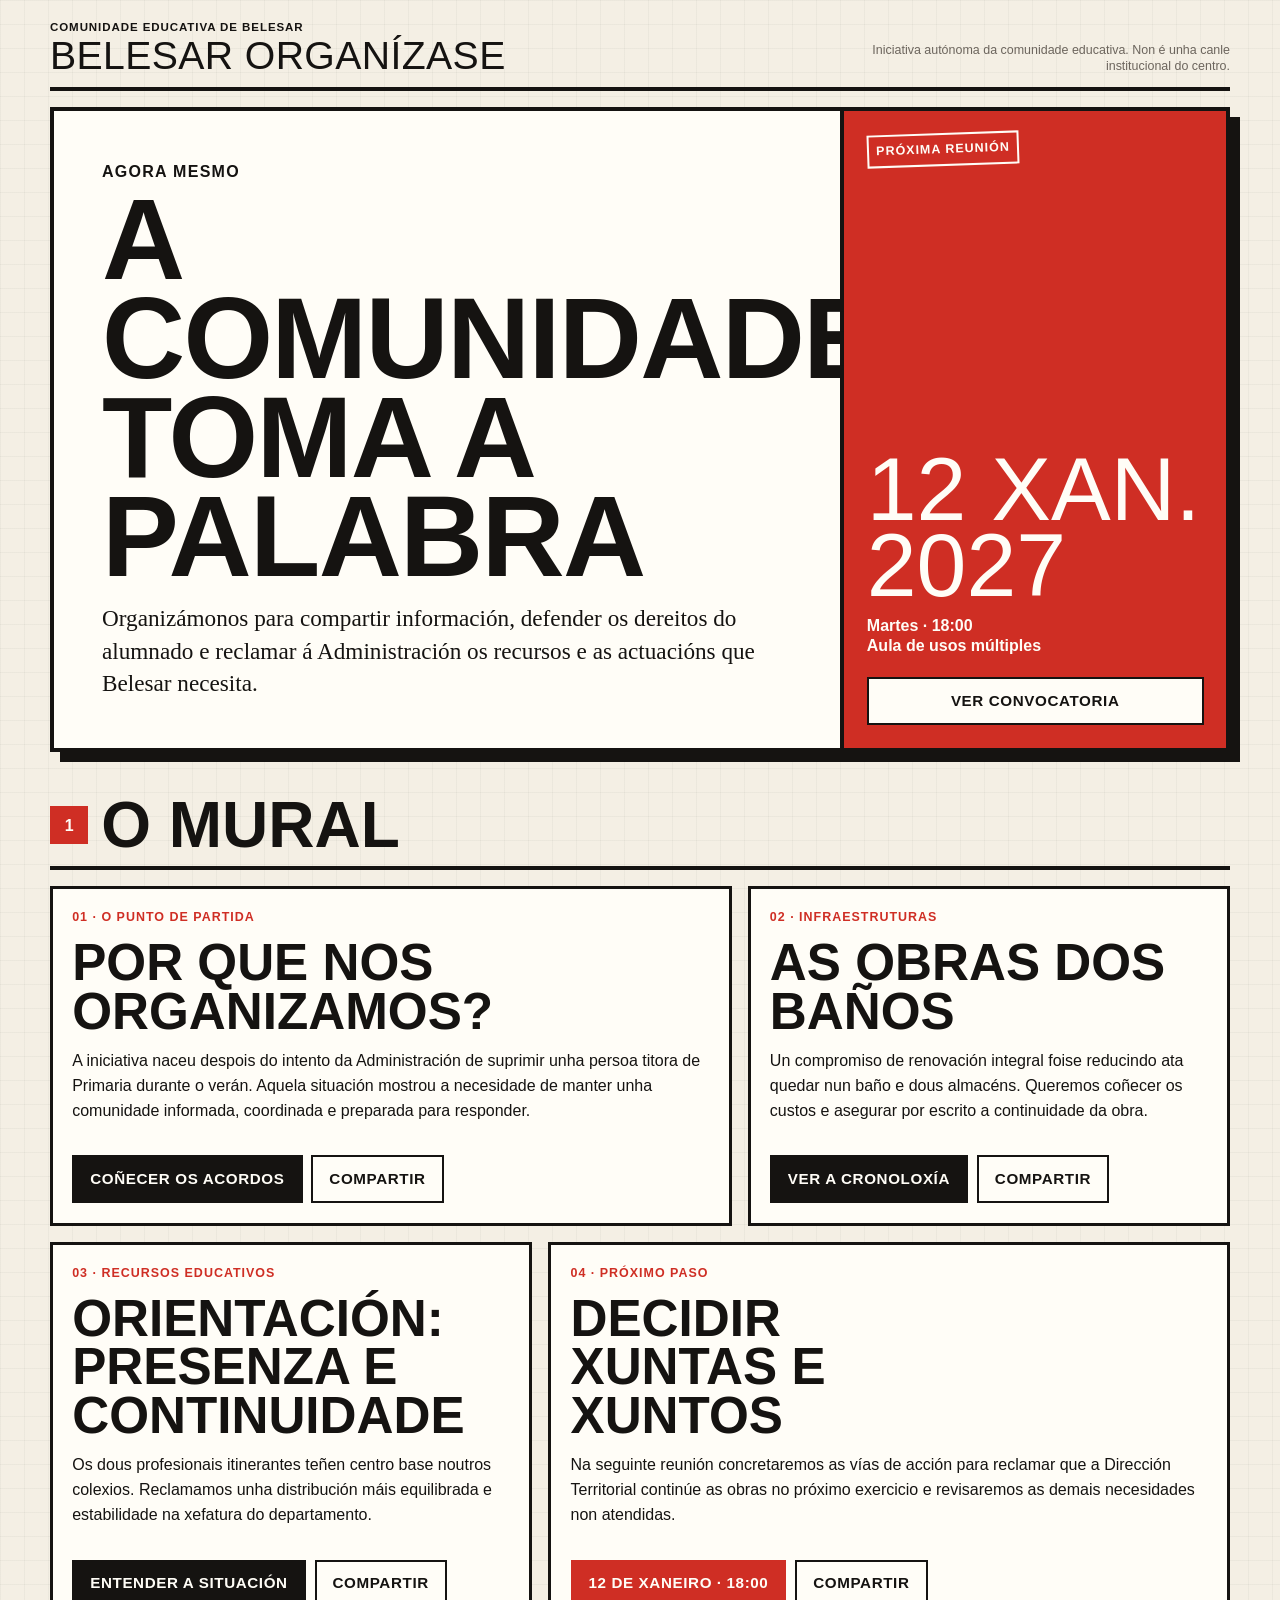
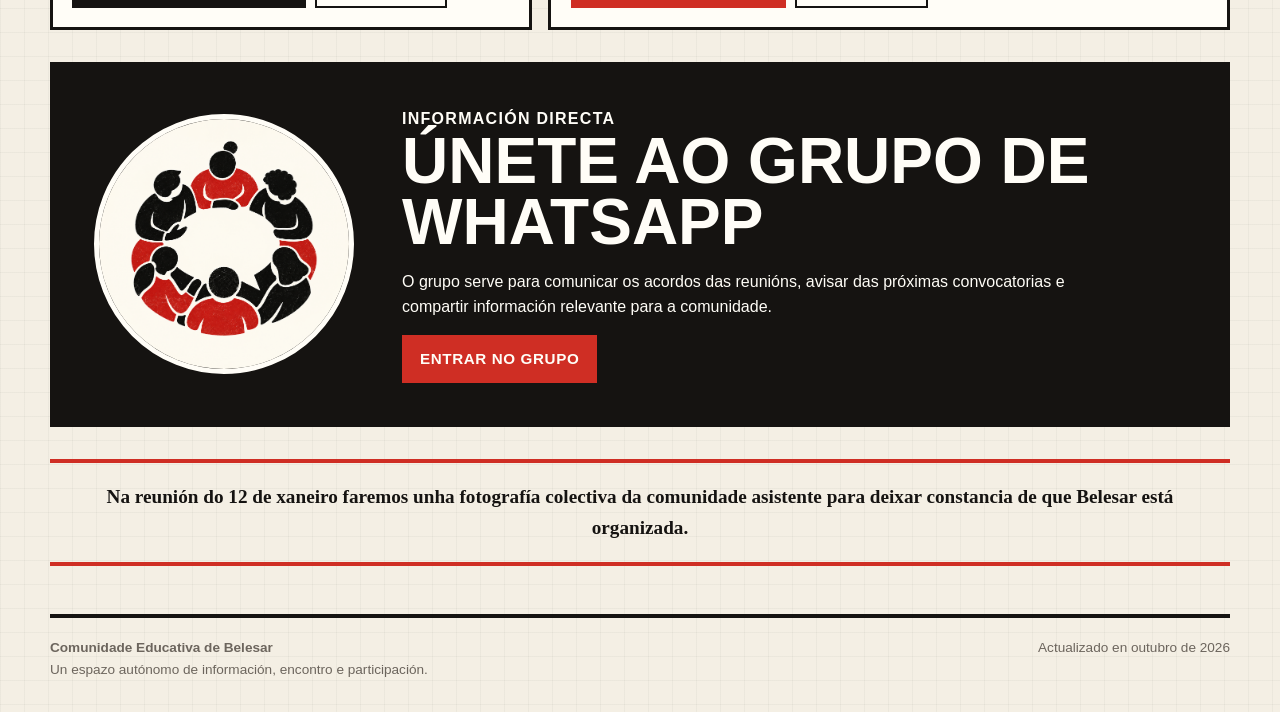
==== index.html @ 44ac3273 "Publicar web da comunidade educativa" ====
<!doctype html>
<html lang="gl">
  <head>
    <meta charset="utf-8">
    <meta name="viewport" content="width=device-width, initial-scale=1">
    <meta name="theme-color" content="#151311">
    <meta name="description" content="Información e participación da Comunidade Educativa de Belesar.">
    <meta property="og:title" content="Belesar organízase">
    <meta property="og:description" content="Información, reivindicacións e próximas reunións da Comunidade Educativa de Belesar.">
    <meta property="og:type" content="website">
    <title>Belesar organízase | Comunidade Educativa de Belesar</title>
    <link rel="icon" type="image/png" href="assets/icono-comunidade-belesar.png">
    <link rel="stylesheet" href="assets/style.css">
    <script src="assets/site.js" defer></script>
  </head>
  <body>
    <a class="skip-link" href="#contido">Ir ao contido</a>

    <header class="site-header">
      <a class="brand" href="./" aria-label="Belesar organízase, inicio">
        <span class="brand-kicker">Comunidade Educativa de Belesar</span>
        <span class="brand-name">Belesar organízase</span>
      </a>
      <p class="header-note">Iniciativa autónoma da comunidade educativa. Non é unha canle institucional do centro.</p>
    </header>

    <main id="contido" class="page-shell">
      <section class="hero" aria-labelledby="titulo-principal">
        <div class="hero-copy">
          <span class="eyebrow">Agora mesmo</span>
          <h1 id="titulo-principal">A comunidade toma a palabra</h1>
          <p class="hero-deck">Organizámonos para compartir información, defender os dereitos do alumnado e reclamar á Administración os recursos e as actuacións que Belesar necesita.</p>
        </div>
        <div class="event-ticket">
          <span class="stamp">Próxima reunión</span>
          <div>
            <p class="event-date">12 xan.<br>2027</p>
            <p class="event-place">Martes · 18:00<br>Aula de usos múltiples</p>
            <a class="button" href="proxima-asemblea/">Ver convocatoria</a>
          </div>
        </div>
      </section>

      <div class="section-heading">
        <span class="section-marker" aria-hidden="true">1</span>
        <h2>O mural</h2>
      </div>

      <section class="mural-grid" aria-label="Información da comunidade">
        <article class="module">
          <span class="module-number">01 · O punto de partida</span>
          <h3>Por que nos organizamos?</h3>
          <p>A iniciativa naceu despois do intento da Administración de suprimir unha persoa titora de Primaria durante o verán. Aquela situación mostrou a necesidade de manter unha comunidade informada, coordinada e preparada para responder.</p>
          <div class="module-actions">
            <a class="button button-primary" href="acordos/">Coñecer os acordos</a>
            <button class="button button-quiet" type="button" data-share data-share-title="Por que se organiza Belesar" data-share-text="A comunidade educativa de Belesar organízase para defender os recursos e os dereitos do alumnado.">Compartir</button>
            <p class="share-feedback" aria-live="polite"></p>
          </div>
        </article>

        <article class="module">
          <span class="module-number">02 · Infraestruturas</span>
          <h3>As obras dos baños</h3>
          <p>Un compromiso de renovación integral foise reducindo ata quedar nun baño e dous almacéns. Queremos coñecer os custos e asegurar por escrito a continuidade da obra.</p>
          <div class="module-actions">
            <a class="button button-primary" href="obras/">Ver a cronoloxía</a>
            <button class="button button-quiet" type="button" data-share data-share-title="As obras dos baños de Belesar" data-share-text="Coñece como foi cambiando o compromiso de renovación e que reclama a comunidade educativa.">Compartir</button>
            <p class="share-feedback" aria-live="polite"></p>
          </div>
        </article>

        <article class="module">
          <span class="module-number">03 · Recursos educativos</span>
          <h3>Orientación: presenza e continuidade</h3>
          <p>Os dous profesionais itinerantes teñen centro base noutros colexios. Reclamamos unha distribución máis equilibrada e estabilidade na xefatura do departamento.</p>
          <div class="module-actions">
            <a class="button button-primary" href="orientacion/">Entender a situación</a>
            <button class="button button-quiet" type="button" data-share data-share-title="Orientación en Belesar" data-share-text="Máis presenza dos profesionais e continuidade no seguimento do alumnado.">Compartir</button>
            <p class="share-feedback" aria-live="polite"></p>
          </div>
        </article>

        <article class="module">
          <span class="module-number">04 · Próximo paso</span>
          <h3>Decidir xuntas e xuntos</h3>
          <p>Na seguinte reunión concretaremos as vías de acción para reclamar que a Dirección Territorial continúe as obras no próximo exercicio e revisaremos as demais necesidades non atendidas.</p>
          <div class="module-actions">
            <a class="button button-red" href="proxima-asemblea/">12 de xaneiro · 18:00</a>
            <button class="button button-quiet" type="button" data-share data-share-title="Próxima reunión da Comunidade Educativa de Belesar" data-share-text="12 de xaneiro de 2027 ás 18:00 na aula de usos múltiples.">Compartir</button>
            <p class="share-feedback" aria-live="polite"></p>
          </div>
        </article>
      </section>

      <section class="whatsapp-panel" aria-labelledby="titulo-whatsapp">
        <div class="group-icon">
          <img src="assets/icono-comunidade-belesar.png" alt="Persoas reunidas en círculo, símbolo da Comunidade Educativa de Belesar" width="1024" height="1024">
        </div>
        <div>
          <span class="eyebrow">Información directa</span>
          <h2 id="titulo-whatsapp">Únete ao grupo de WhatsApp</h2>
          <p>O grupo serve para comunicar os acordos das reunións, avisar das próximas convocatorias e compartir información relevante para a comunidade.</p>
          <a class="button button-red" href="https://chat.whatsapp.com/Jjj1V3ggcwBAYQ2kE1mRBg" target="_blank" rel="noopener noreferrer">Entrar no grupo</a>
        </div>
      </section>

      <p class="photo-note">Na reunión do 12 de xaneiro faremos unha fotografía colectiva da comunidade asistente para deixar constancia de que Belesar está organizada.</p>
    </main>

    <footer class="site-footer">
      <p><strong>Comunidade Educativa de Belesar</strong><br>Un espazo autónomo de información, encontro e participación.</p>
      <p>Actualizado en outubro de 2026</p>
    </footer>
  </body>
</html>
---- assets/style.css ----
:root {
  --ink: #151311;
  --paper: #f4efe4;
  --paper-light: #fffdf7;
  --red: #cf2e24;
  --line: #26221e;
  --muted: #6c655d;
  --max: 1180px;
}

* {
  box-sizing: border-box;
}

html {
  scroll-behavior: smooth;
}

body {
  margin: 0;
  color: var(--ink);
  background-color: var(--paper);
  background-image:
    linear-gradient(rgba(21, 19, 17, 0.035) 1px, transparent 1px),
    linear-gradient(90deg, rgba(21, 19, 17, 0.035) 1px, transparent 1px);
  background-size: 24px 24px;
  font-family: Arial, Helvetica, sans-serif;
  font-size: 1rem;
  line-height: 1.58;
}

a {
  color: inherit;
}

img {
  display: block;
  max-width: 100%;
}

button,
.button {
  min-height: 48px;
  border: 2px solid var(--ink);
  border-radius: 0;
  padding: 0.7rem 1rem;
  font: 800 0.95rem/1.1 Arial, Helvetica, sans-serif;
  text-transform: uppercase;
  letter-spacing: 0.04em;
  cursor: pointer;
}

.button {
  display: inline-flex;
  align-items: center;
  justify-content: center;
  text-decoration: none;
}

.button-primary {
  color: var(--paper-light);
  background: var(--ink);
}

.button-primary:hover,
.button-primary:focus-visible {
  color: var(--ink);
  background: var(--paper-light);
}

.button-red {
  color: var(--paper-light);
  background: var(--red);
  border-color: var(--red);
}

.button-red:hover,
.button-red:focus-visible {
  color: var(--red);
  background: var(--paper-light);
}

.button-quiet {
  color: var(--ink);
  background: transparent;
}

.button-quiet:hover,
.button-quiet:focus-visible {
  background: var(--ink);
  color: var(--paper-light);
}

:focus-visible {
  outline: 4px solid #2864d7;
  outline-offset: 3px;
}

.skip-link {
  position: absolute;
  left: 1rem;
  top: -10rem;
  z-index: 100;
  padding: 0.8rem 1rem;
  color: white;
  background: var(--ink);
}

.skip-link:focus {
  top: 1rem;
}

.site-header,
.page-shell,
.site-footer {
  width: min(calc(100% - 2rem), var(--max));
  margin-inline: auto;
}

.site-header {
  display: flex;
  align-items: flex-end;
  justify-content: space-between;
  gap: 1rem;
  padding: 1.15rem 0 0.8rem;
  border-bottom: 4px solid var(--ink);
}

.brand {
  color: var(--ink);
  text-decoration: none;
}

.brand-kicker,
.eyebrow,
.stamp,
.module-number,
.date-label {
  font-weight: 900;
  text-transform: uppercase;
  letter-spacing: 0.08em;
}

.brand-kicker {
  display: block;
  font-size: 0.72rem;
}

.brand-name {
  display: block;
  font-family: Impact, Haettenschweiler, "Arial Narrow Bold", sans-serif;
  font-size: clamp(1.55rem, 4vw, 2.45rem);
  line-height: 0.96;
  letter-spacing: 0.01em;
  text-transform: uppercase;
}

.header-note {
  max-width: 24rem;
  margin: 0;
  color: var(--muted);
  font-size: 0.78rem;
  line-height: 1.3;
  text-align: right;
}

.hero {
  display: grid;
  grid-template-columns: minmax(0, 1.45fr) minmax(270px, 0.7fr);
  gap: 0;
  margin: 1rem 0 2rem;
  border: 4px solid var(--ink);
  background: var(--paper-light);
  box-shadow: 10px 10px 0 var(--ink);
}

.hero-copy {
  padding: clamp(1.25rem, 4vw, 3rem);
  border-right: 4px solid var(--ink);
}

.hero h1,
.article-hero h1 {
  max-width: 13ch;
  margin: 0.35rem 0 1rem;
  font-family: Impact, Haettenschweiler, "Arial Narrow Bold", sans-serif;
  font-size: clamp(3.25rem, 9vw, 7.8rem);
  font-weight: 900;
  line-height: 0.86;
  letter-spacing: -0.015em;
  text-transform: uppercase;
}

.hero-deck {
  max-width: 42rem;
  margin: 0;
  font-family: Georgia, "Times New Roman", serif;
  font-size: clamp(1.08rem, 2vw, 1.45rem);
  line-height: 1.4;
}

.event-ticket {
  display: flex;
  flex-direction: column;
  justify-content: space-between;
  gap: 2rem;
  padding: 1.4rem;
  color: var(--paper-light);
  background: var(--red);
}

.event-ticket .stamp {
  display: inline-block;
  align-self: flex-start;
  padding: 0.3rem 0.45rem;
  border: 2px solid currentColor;
  transform: rotate(-2deg);
  font-size: 0.78rem;
}

.event-date {
  margin: 0;
  font-family: Impact, Haettenschweiler, "Arial Narrow Bold", sans-serif;
  font-size: clamp(3rem, 7vw, 5.8rem);
  line-height: 0.85;
  text-transform: uppercase;
}

.event-place {
  margin: 0.8rem 0 1.25rem;
  font-weight: 800;
  line-height: 1.3;
}

.event-ticket .button {
  width: 100%;
  color: var(--ink);
  background: var(--paper-light);
}

.event-ticket .button:hover,
.event-ticket .button:focus-visible {
  color: var(--paper-light);
  background: var(--ink);
}

.section-heading {
  display: flex;
  align-items: center;
  gap: 0.8rem;
  margin: 2.6rem 0 1rem;
  padding-bottom: 0.55rem;
  border-bottom: 4px solid var(--ink);
}

.section-heading h2 {
  margin: 0;
  font-family: Impact, Haettenschweiler, "Arial Narrow Bold", sans-serif;
  font-size: clamp(2rem, 5vw, 4rem);
  line-height: 1;
  text-transform: uppercase;
}

.section-marker {
  display: grid;
  flex: 0 0 auto;
  width: 2.4rem;
  height: 2.4rem;
  place-items: center;
  color: var(--paper-light);
  background: var(--red);
  font-weight: 900;
}

.mural-grid {
  display: grid;
  grid-template-columns: repeat(12, 1fr);
  gap: 1rem;
}

.module {
  position: relative;
  display: flex;
  min-height: 19rem;
  flex-direction: column;
  padding: 1.2rem;
  border: 3px solid var(--ink);
  background: var(--paper-light);
}

.module:nth-child(1),
.module:nth-child(4) {
  grid-column: span 7;
}

.module:nth-child(2),
.module:nth-child(3) {
  grid-column: span 5;
}

.module-number {
  color: var(--red);
  font-size: 0.78rem;
}

.module h3 {
  max-width: 14ch;
  margin: 0.7rem 0;
  font-family: Impact, Haettenschweiler, "Arial Narrow Bold", sans-serif;
  font-size: clamp(2.1rem, 4vw, 3.7rem);
  line-height: 0.95;
  text-transform: uppercase;
}

.module p {
  max-width: 42rem;
  margin: 0 0 1rem;
}

.module-actions {
  display: flex;
  flex-wrap: wrap;
  gap: 0.55rem;
  margin-top: auto;
  padding-top: 1rem;
}

.whatsapp-panel {
  display: grid;
  grid-template-columns: minmax(170px, 260px) minmax(0, 1fr);
  gap: clamp(1.25rem, 4vw, 3rem);
  align-items: center;
  margin: 2rem 0;
  padding: clamp(1rem, 4vw, 2.5rem);
  border: 4px solid var(--ink);
  background: var(--ink);
  color: var(--paper-light);
}

.group-icon {
  overflow: hidden;
  aspect-ratio: 1;
  border: 5px solid var(--paper-light);
  border-radius: 50%;
  background: var(--paper-light);
}

.group-icon img {
  width: 100%;
  height: 100%;
  object-fit: cover;
}

.whatsapp-panel h2 {
  margin: 0 0 0.5rem;
  font-family: Impact, Haettenschweiler, "Arial Narrow Bold", sans-serif;
  font-size: clamp(2rem, 5vw, 4.5rem);
  line-height: 0.95;
  text-transform: uppercase;
}

.whatsapp-panel p {
  max-width: 45rem;
}

.photo-note {
  margin: 2rem 0;
  padding: 1.2rem;
  border-top: 4px solid var(--red);
  border-bottom: 4px solid var(--red);
  font-family: Georgia, "Times New Roman", serif;
  font-size: 1.2rem;
  font-weight: 700;
  text-align: center;
}

.site-footer {
  display: grid;
  grid-template-columns: 1fr auto;
  gap: 1rem;
  margin-top: 3rem;
  padding: 1.2rem 0 2rem;
  border-top: 4px solid var(--ink);
  color: var(--muted);
  font-size: 0.85rem;
}

.site-footer p {
  margin: 0;
}

.article-hero {
  display: grid;
  grid-template-columns: minmax(0, 1fr) auto;
  gap: 1.5rem;
  align-items: end;
  margin: 1.2rem 0 2rem;
  padding: clamp(1.3rem, 4vw, 3rem);
  border: 4px solid var(--ink);
  background: var(--paper-light);
  box-shadow: 8px 8px 0 var(--red);
}

.article-hero h1 {
  max-width: 16ch;
  font-size: clamp(2.8rem, 8vw, 6.2rem);
}

.article-hero p {
  max-width: 45rem;
  margin: 0;
  font-family: Georgia, "Times New Roman", serif;
  font-size: 1.2rem;
}

.article-tools {
  display: flex;
  flex-direction: column;
  gap: 0.6rem;
  min-width: 12rem;
}

.article-body {
  display: grid;
  grid-template-columns: minmax(0, 1fr) minmax(250px, 0.38fr);
  gap: clamp(1.5rem, 5vw, 4rem);
  align-items: start;
}

.article-main {
  min-width: 0;
}

.article-main h2,
.article-main h3,
.aside-card h2 {
  font-family: Impact, Haettenschweiler, "Arial Narrow Bold", sans-serif;
  text-transform: uppercase;
}

.article-main h2 {
  margin: 2.2rem 0 0.7rem;
  padding-bottom: 0.35rem;
  border-bottom: 3px solid var(--ink);
  font-size: clamp(1.8rem, 4vw, 3rem);
  line-height: 1;
}

.article-main h3 {
  margin: 1.5rem 0 0.4rem;
  font-size: 1.45rem;
}

.article-main p,
.article-main li {
  max-width: 74ch;
}

.article-main li + li {
  margin-top: 0.45rem;
}

.lead {
  font-family: Georgia, "Times New Roman", serif;
  font-size: 1.25rem;
  line-height: 1.5;
}

.timeline {
  margin: 1.5rem 0;
  border-left: 5px solid var(--red);
}

.timeline-step {
  position: relative;
  padding: 0.25rem 0 1.4rem 1.4rem;
}

.timeline-step::before {
  content: "";
  position: absolute;
  left: -0.72rem;
  top: 0.35rem;
  width: 0.9rem;
  height: 0.9rem;
  border: 3px solid var(--paper);
  background: var(--red);
}

.timeline-step:last-child {
  padding-bottom: 0.2rem;
}

.timeline-step h3,
.timeline-step p {
  margin-top: 0;
}

.demand {
  margin: 2rem 0;
  padding: 1.3rem;
  border: 4px solid var(--ink);
  background: var(--red);
  color: var(--paper-light);
}

.demand h2 {
  border-color: currentColor;
  margin-top: 0;
}

.aside-card {
  position: sticky;
  top: 1rem;
  padding: 1.15rem;
  border: 3px solid var(--ink);
  background: var(--paper-light);
}

.aside-card h2 {
  margin: 0 0 0.8rem;
  font-size: 1.65rem;
}

.fact-list {
  margin: 0;
  padding: 0;
  list-style: none;
}

.fact-list li {
  padding: 0.75rem 0;
  border-top: 1px solid var(--ink);
}

.fact-list strong {
  display: block;
  color: var(--red);
  text-transform: uppercase;
  letter-spacing: 0.04em;
}

.source-note {
  margin: 2rem 0 0;
  padding: 1rem;
  border-left: 5px solid var(--ink);
  background: rgba(255, 253, 247, 0.74);
  color: var(--muted);
  font-size: 0.9rem;
}

.source-note a {
  font-weight: 700;
}

.share-feedback {
  min-height: 1.4em;
  margin: 0.4rem 0 0;
  color: var(--muted);
  font-size: 0.85rem;
}

@media (max-width: 820px) {
  .hero,
  .article-hero,
  .article-body {
    grid-template-columns: 1fr;
  }

  .hero-copy {
    border-right: 0;
    border-bottom: 4px solid var(--ink);
  }

  .module:nth-child(n) {
    grid-column: 1 / -1;
  }

  .article-tools {
    flex-direction: row;
    flex-wrap: wrap;
  }

  .aside-card {
    position: static;
  }
}

@media (max-width: 600px) {
  body {
    background-size: 18px 18px;
  }

  .site-header {
    align-items: flex-start;
    flex-direction: column;
  }

  .header-note {
    text-align: left;
  }

  .hero {
    box-shadow: 6px 6px 0 var(--ink);
  }

  .hero h1 {
    font-size: clamp(3rem, 18vw, 5rem);
  }

  .event-ticket {
    gap: 1rem;
  }

  .module {
    min-height: 0;
  }

  .whatsapp-panel {
    grid-template-columns: 1fr;
    text-align: center;
  }

  .group-icon {
    width: min(68vw, 240px);
    margin-inline: auto;
  }

  .site-footer {
    grid-template-columns: 1fr;
  }

  .article-hero {
    box-shadow: 5px 5px 0 var(--red);
  }

  .article-tools,
  .article-tools .button {
    width: 100%;
  }
}

@media (prefers-reduced-motion: reduce) {
  html {
    scroll-behavior: auto;
  }
}

@media print {
  body {
    background: white;
  }

  .site-header,
  .article-tools,
  .button,
  .site-footer {
    display: none !important;
  }

  .hero,
  .article-hero,
  .module,
  .whatsapp-panel,
  .aside-card,
  .demand {
    box-shadow: none;
    break-inside: avoid;
  }
}
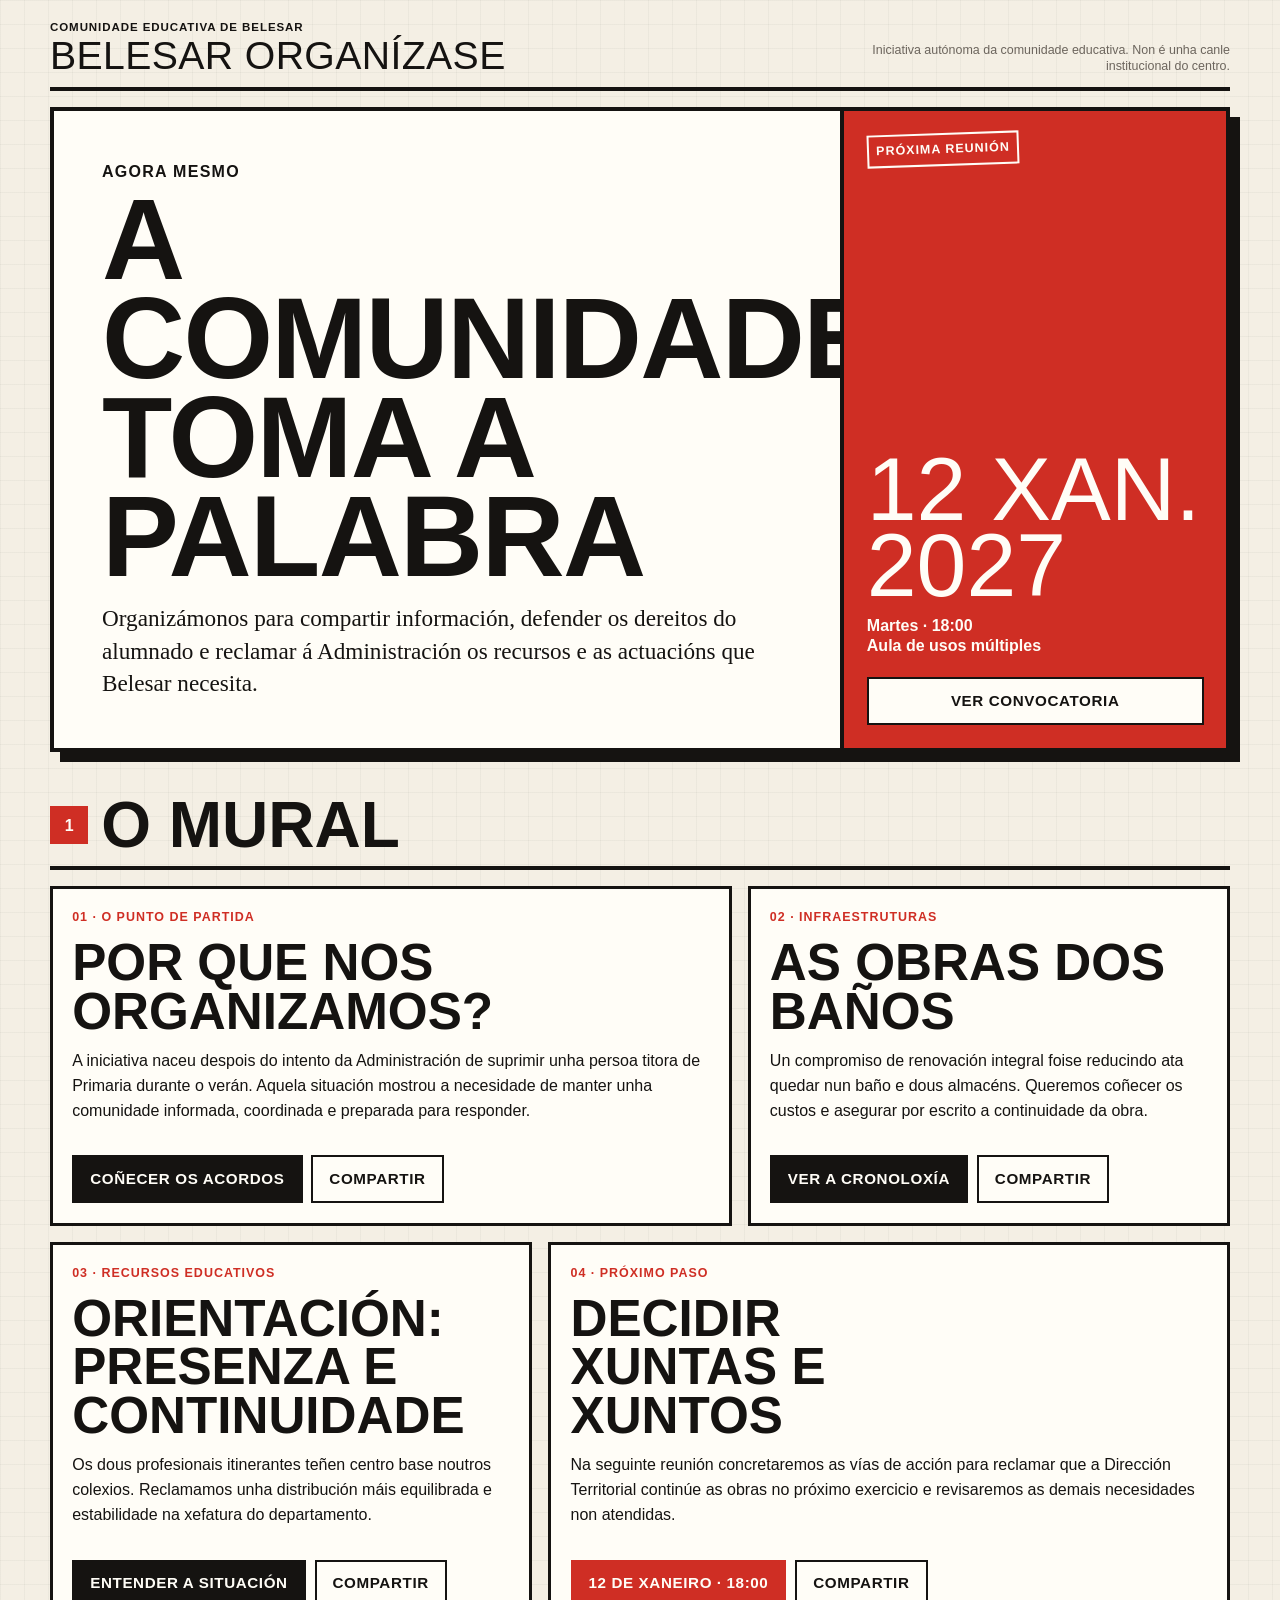
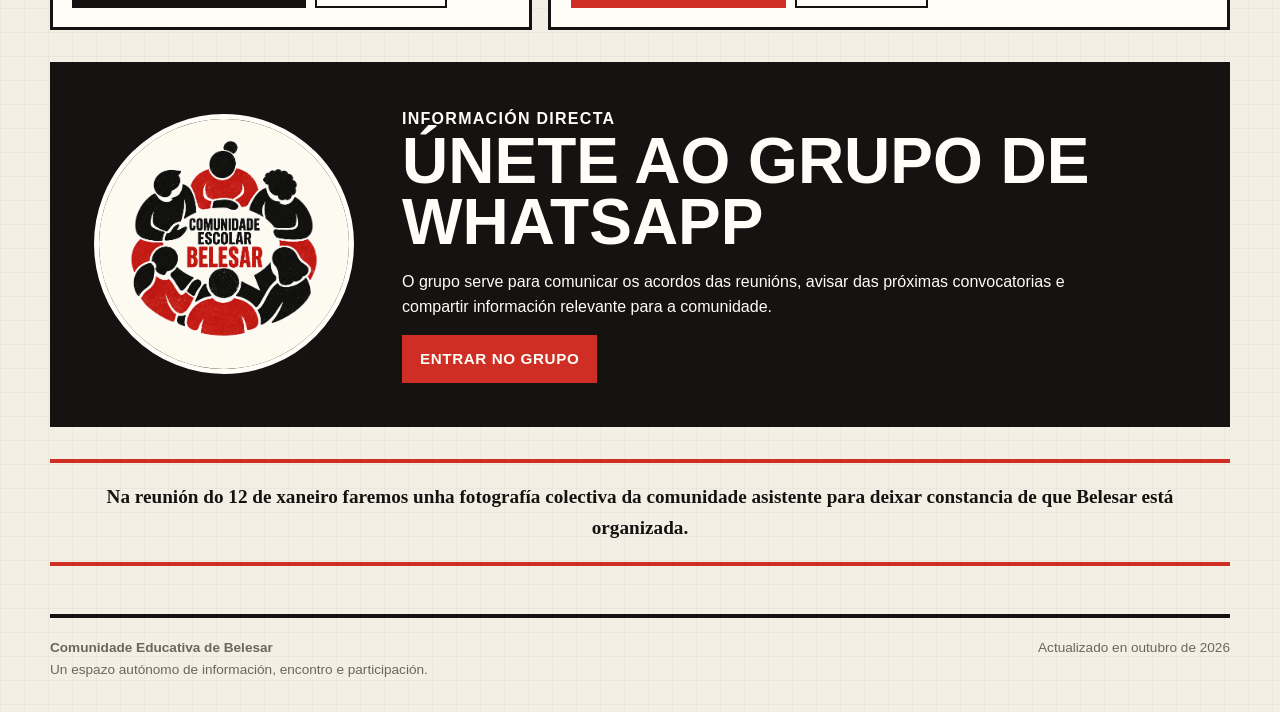
==== commit 042a4349: "Actualizar icona da comunidade escolar" ====
--- a/index.html
+++ b/index.html
@@ -9,7 +9,7 @@
     <meta property="og:description" content="Información, reivindicacións e próximas reunións da Comunidade Educativa de Belesar.">
     <meta property="og:type" content="website">
     <title>Belesar organízase | Comunidade Educativa de Belesar</title>
-    <link rel="icon" type="image/png" href="assets/icono-comunidade-belesar.png">
+    <link rel="icon" type="image/png" href="assets/icono-comunidade-belesar-v2.png">
     <link rel="stylesheet" href="assets/style.css">
     <script src="assets/site.js" defer></script>
   </head>
@@ -94,7 +94,7 @@
 
       <section class="whatsapp-panel" aria-labelledby="titulo-whatsapp">
         <div class="group-icon">
-          <img src="assets/icono-comunidade-belesar.png" alt="Persoas reunidas en círculo, símbolo da Comunidade Educativa de Belesar" width="1024" height="1024">
+          <img src="assets/icono-comunidade-belesar-v2.png" alt="Persoas reunidas en círculo arredor do texto Comunidade Escolar Belesar" width="1024" height="1024">
         </div>
         <div>
           <span class="eyebrow">Información directa</span>
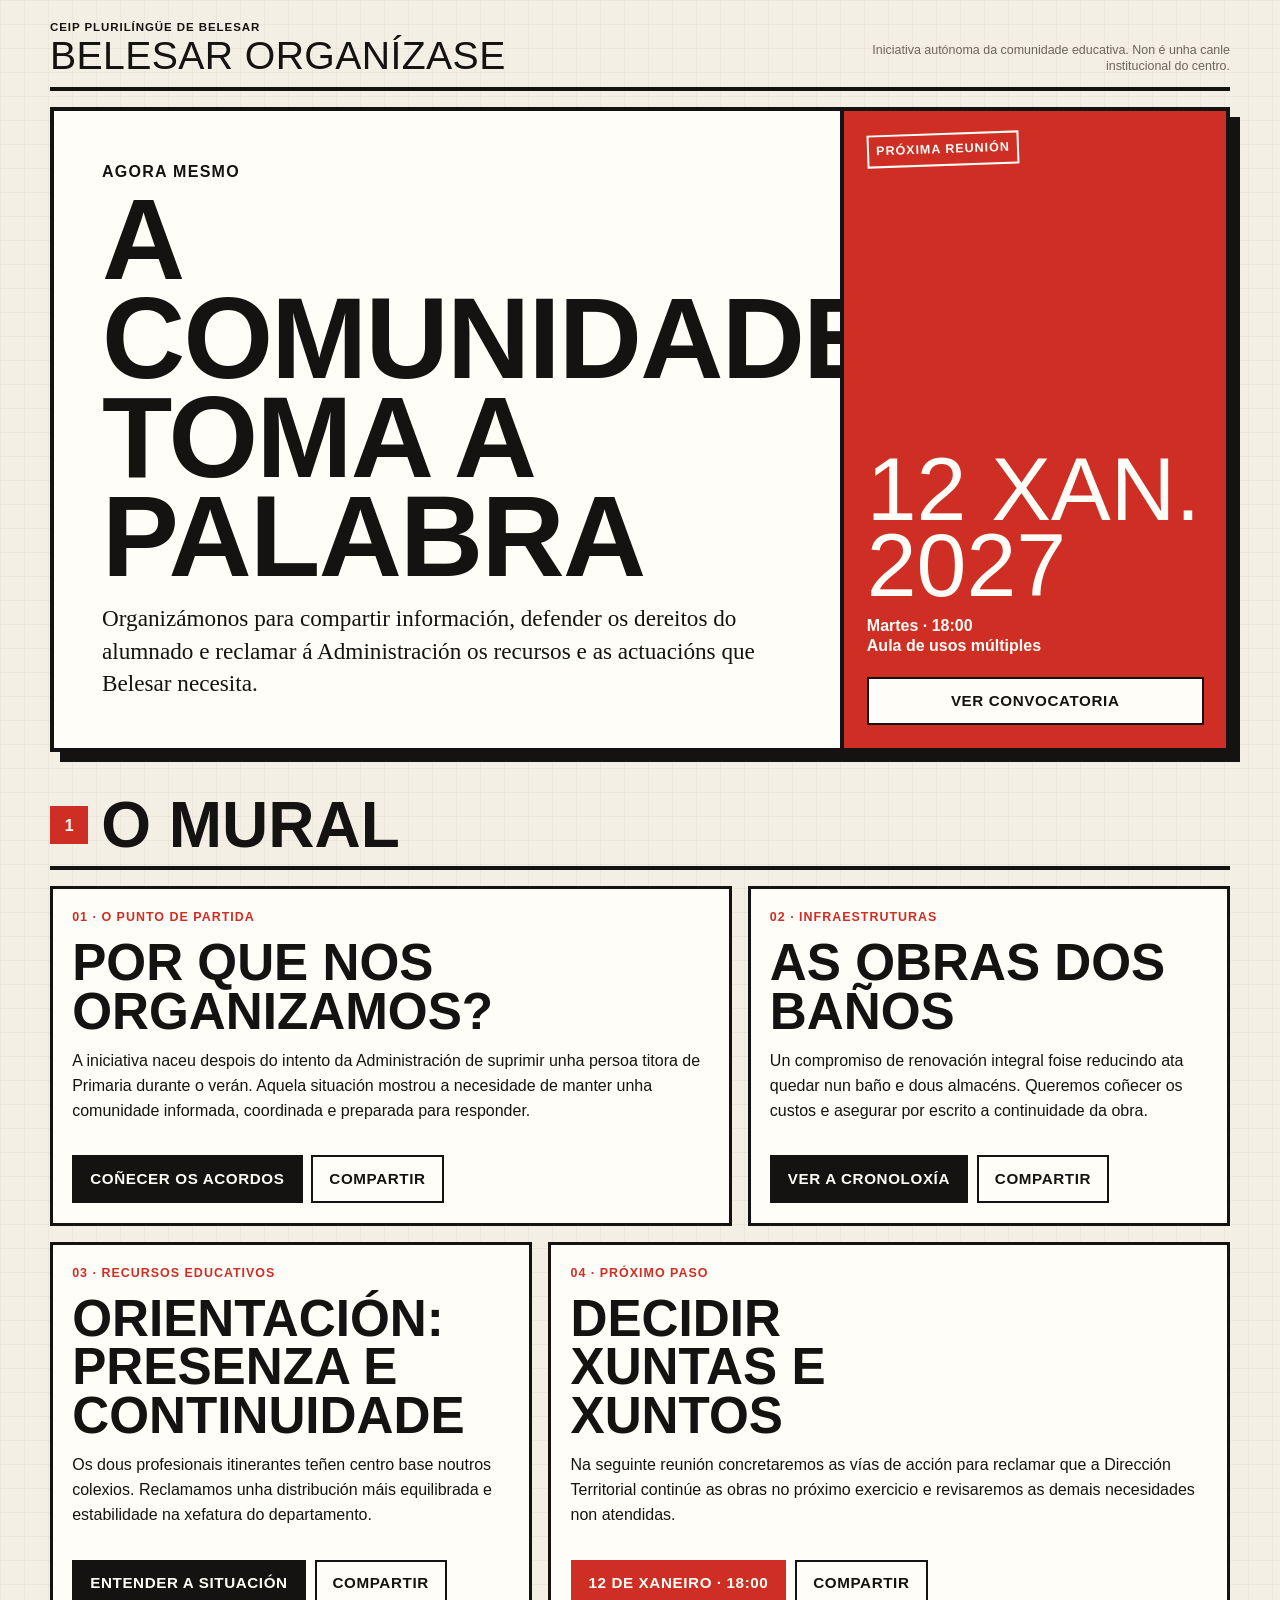
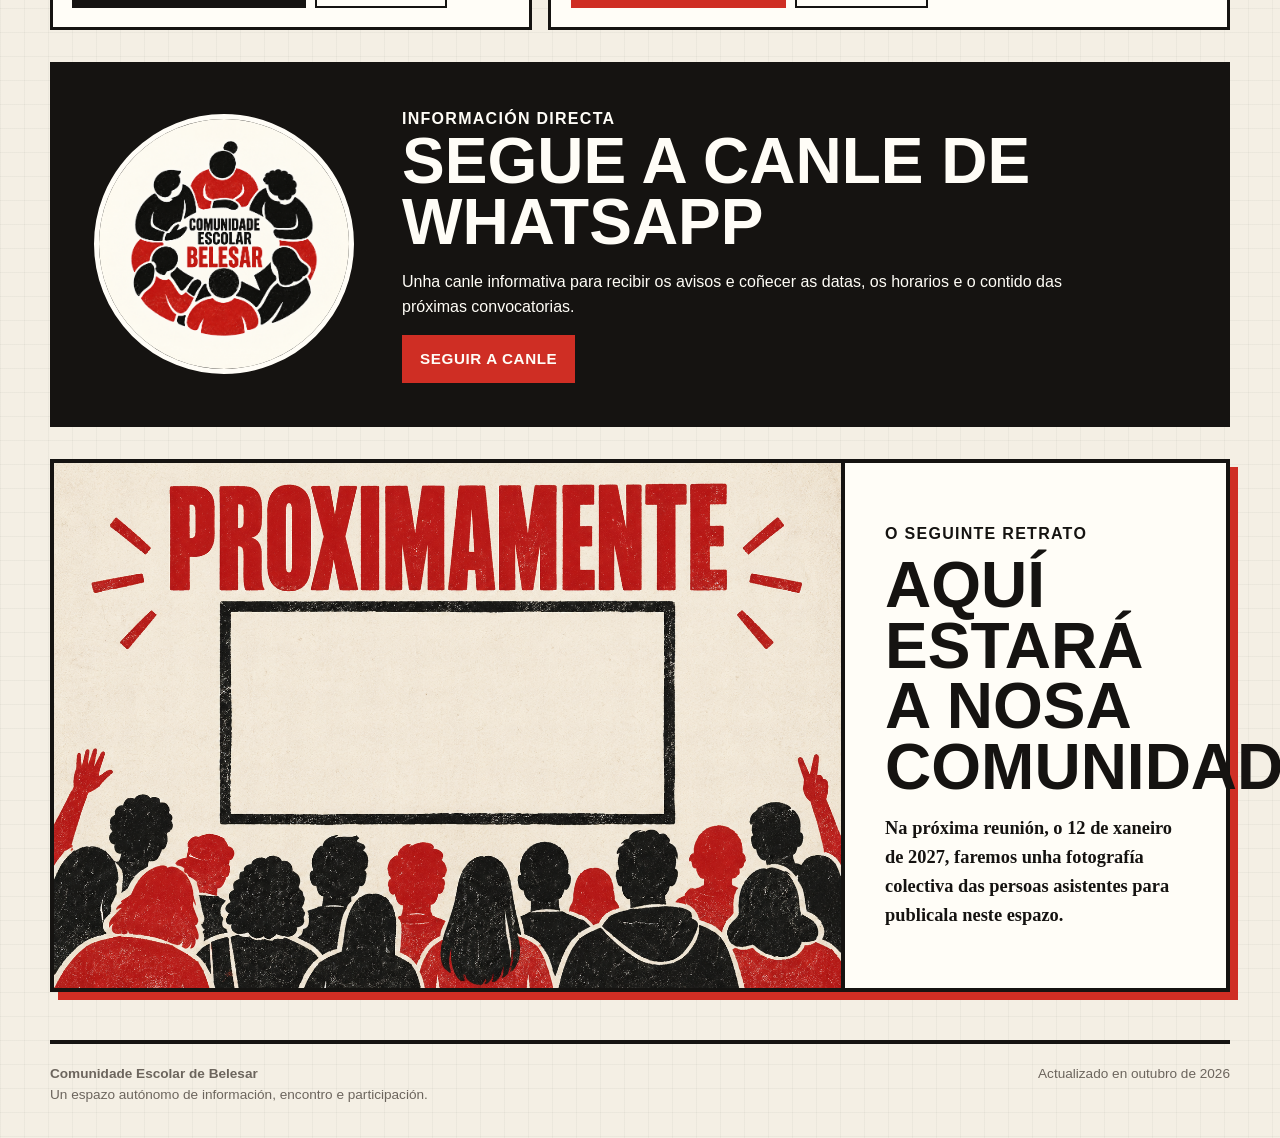
==== commit 469cf9a7: "Actualizar nome, canle e espazo para a foto" ====
--- a/index.html
+++ b/index.html
@@ -4,11 +4,11 @@
     <meta charset="utf-8">
     <meta name="viewport" content="width=device-width, initial-scale=1">
     <meta name="theme-color" content="#151311">
-    <meta name="description" content="Información e participación da Comunidade Educativa de Belesar.">
+    <meta name="description" content="Información e participación da comunidade escolar do CEIP Plurilíngüe de Belesar.">
     <meta property="og:title" content="Belesar organízase">
-    <meta property="og:description" content="Información, reivindicacións e próximas reunións da Comunidade Educativa de Belesar.">
+    <meta property="og:description" content="Información, reivindicacións e próximas reunións da comunidade escolar do CEIP Plurilíngüe de Belesar.">
     <meta property="og:type" content="website">
-    <title>Belesar organízase | Comunidade Educativa de Belesar</title>
+    <title>Belesar organízase | CEIP Plurilíngüe de Belesar</title>
     <link rel="icon" type="image/png" href="assets/icono-comunidade-belesar-v2.png">
     <link rel="stylesheet" href="assets/style.css">
     <script src="assets/site.js" defer></script>
@@ -18,7 +18,7 @@
 
     <header class="site-header">
       <a class="brand" href="./" aria-label="Belesar organízase, inicio">
-        <span class="brand-kicker">Comunidade Educativa de Belesar</span>
+        <span class="brand-kicker">CEIP Plurilíngüe de Belesar</span>
         <span class="brand-name">Belesar organízase</span>
       </a>
       <p class="header-note">Iniciativa autónoma da comunidade educativa. Non é unha canle institucional do centro.</p>
@@ -86,7 +86,7 @@
           <p>Na seguinte reunión concretaremos as vías de acción para reclamar que a Dirección Territorial continúe as obras no próximo exercicio e revisaremos as demais necesidades non atendidas.</p>
           <div class="module-actions">
             <a class="button button-red" href="proxima-asemblea/">12 de xaneiro · 18:00</a>
-            <button class="button button-quiet" type="button" data-share data-share-title="Próxima reunión da Comunidade Educativa de Belesar" data-share-text="12 de xaneiro de 2027 ás 18:00 na aula de usos múltiples.">Compartir</button>
+            <button class="button button-quiet" type="button" data-share data-share-title="Próxima reunión da comunidade escolar do CEIP Plurilíngüe de Belesar" data-share-text="12 de xaneiro de 2027 ás 18:00 na aula de usos múltiples.">Compartir</button>
             <p class="share-feedback" aria-live="polite"></p>
           </div>
         </article>
@@ -98,17 +98,24 @@
         </div>
         <div>
           <span class="eyebrow">Información directa</span>
-          <h2 id="titulo-whatsapp">Únete ao grupo de WhatsApp</h2>
-          <p>O grupo serve para comunicar os acordos das reunións, avisar das próximas convocatorias e compartir información relevante para a comunidade.</p>
-          <a class="button button-red" href="https://chat.whatsapp.com/Jjj1V3ggcwBAYQ2kE1mRBg" target="_blank" rel="noopener noreferrer">Entrar no grupo</a>
+          <h2 id="titulo-whatsapp">Segue a canle de WhatsApp</h2>
+          <p>Unha canle informativa para recibir os avisos e coñecer as datas, os horarios e o contido das próximas convocatorias.</p>
+          <a class="button button-red" href="https://whatsapp.com/channel/0029VbDdjTV7DAX4DsP3o124" target="_blank" rel="noopener noreferrer">Seguir a canle</a>
         </div>
       </section>
 
-      <p class="photo-note">Na reunión do 12 de xaneiro faremos unha fotografía colectiva da comunidade asistente para deixar constancia de que Belesar está organizada.</p>
+      <section class="photo-placeholder" aria-labelledby="titulo-foto">
+        <img src="assets/foto-comunidade-proximamente.png" alt="Cartel Proximamente que reserva o espazo para a futura fotografía da comunidade" width="1536" height="1024">
+        <div class="photo-copy">
+          <span class="eyebrow">O seguinte retrato</span>
+          <h2 id="titulo-foto">Aquí estará a nosa comunidade</h2>
+          <p>Na próxima reunión, o 12 de xaneiro de 2027, faremos unha fotografía colectiva das persoas asistentes para publicala neste espazo.</p>
+        </div>
+      </section>
     </main>
 
     <footer class="site-footer">
-      <p><strong>Comunidade Educativa de Belesar</strong><br>Un espazo autónomo de información, encontro e participación.</p>
+      <p><strong>Comunidade Escolar de Belesar</strong><br>Un espazo autónomo de información, encontro e participación.</p>
       <p>Actualizado en outubro de 2026</p>
     </footer>
   </body>
--- a/assets/style.css
+++ b/assets/style.css
@@ -363,15 +363,43 @@
   max-width: 45rem;
 }
 
-.photo-note {
+.photo-placeholder {
+  display: grid;
+  grid-template-columns: minmax(0, 1.35fr) minmax(260px, 0.65fr);
   margin: 2rem 0;
-  padding: 1.2rem;
-  border-top: 4px solid var(--red);
-  border-bottom: 4px solid var(--red);
+  border: 4px solid var(--ink);
+  background: var(--paper-light);
+  box-shadow: 8px 8px 0 var(--red);
+}
+
+.photo-placeholder img {
+  width: 100%;
+  height: 100%;
+  min-height: 320px;
+  border-right: 4px solid var(--ink);
+  object-fit: cover;
+}
+
+.photo-copy {
+  display: flex;
+  flex-direction: column;
+  justify-content: center;
+  padding: clamp(1.25rem, 4vw, 2.5rem);
+}
+
+.photo-copy h2 {
+  margin: 0.55rem 0 1rem;
+  font-family: Impact, Haettenschweiler, "Arial Narrow Bold", sans-serif;
+  font-size: clamp(2.1rem, 5vw, 4.5rem);
+  line-height: 0.95;
+  text-transform: uppercase;
+}
+
+.photo-copy p {
+  margin: 0;
   font-family: Georgia, "Times New Roman", serif;
-  font-size: 1.2rem;
+  font-size: 1.15rem;
   font-weight: 700;
-  text-align: center;
 }
 
 .site-footer {
@@ -621,6 +649,16 @@
     text-align: center;
   }
 
+  .photo-placeholder {
+    grid-template-columns: 1fr;
+  }
+
+  .photo-placeholder img {
+    min-height: 0;
+    border-right: 0;
+    border-bottom: 4px solid var(--ink);
+  }
+
   .group-icon {
     width: min(68vw, 240px);
     margin-inline: auto;
@@ -662,6 +700,7 @@
   .article-hero,
   .module,
   .whatsapp-panel,
+  .photo-placeholder,
   .aside-card,
   .demand {
     box-shadow: none;
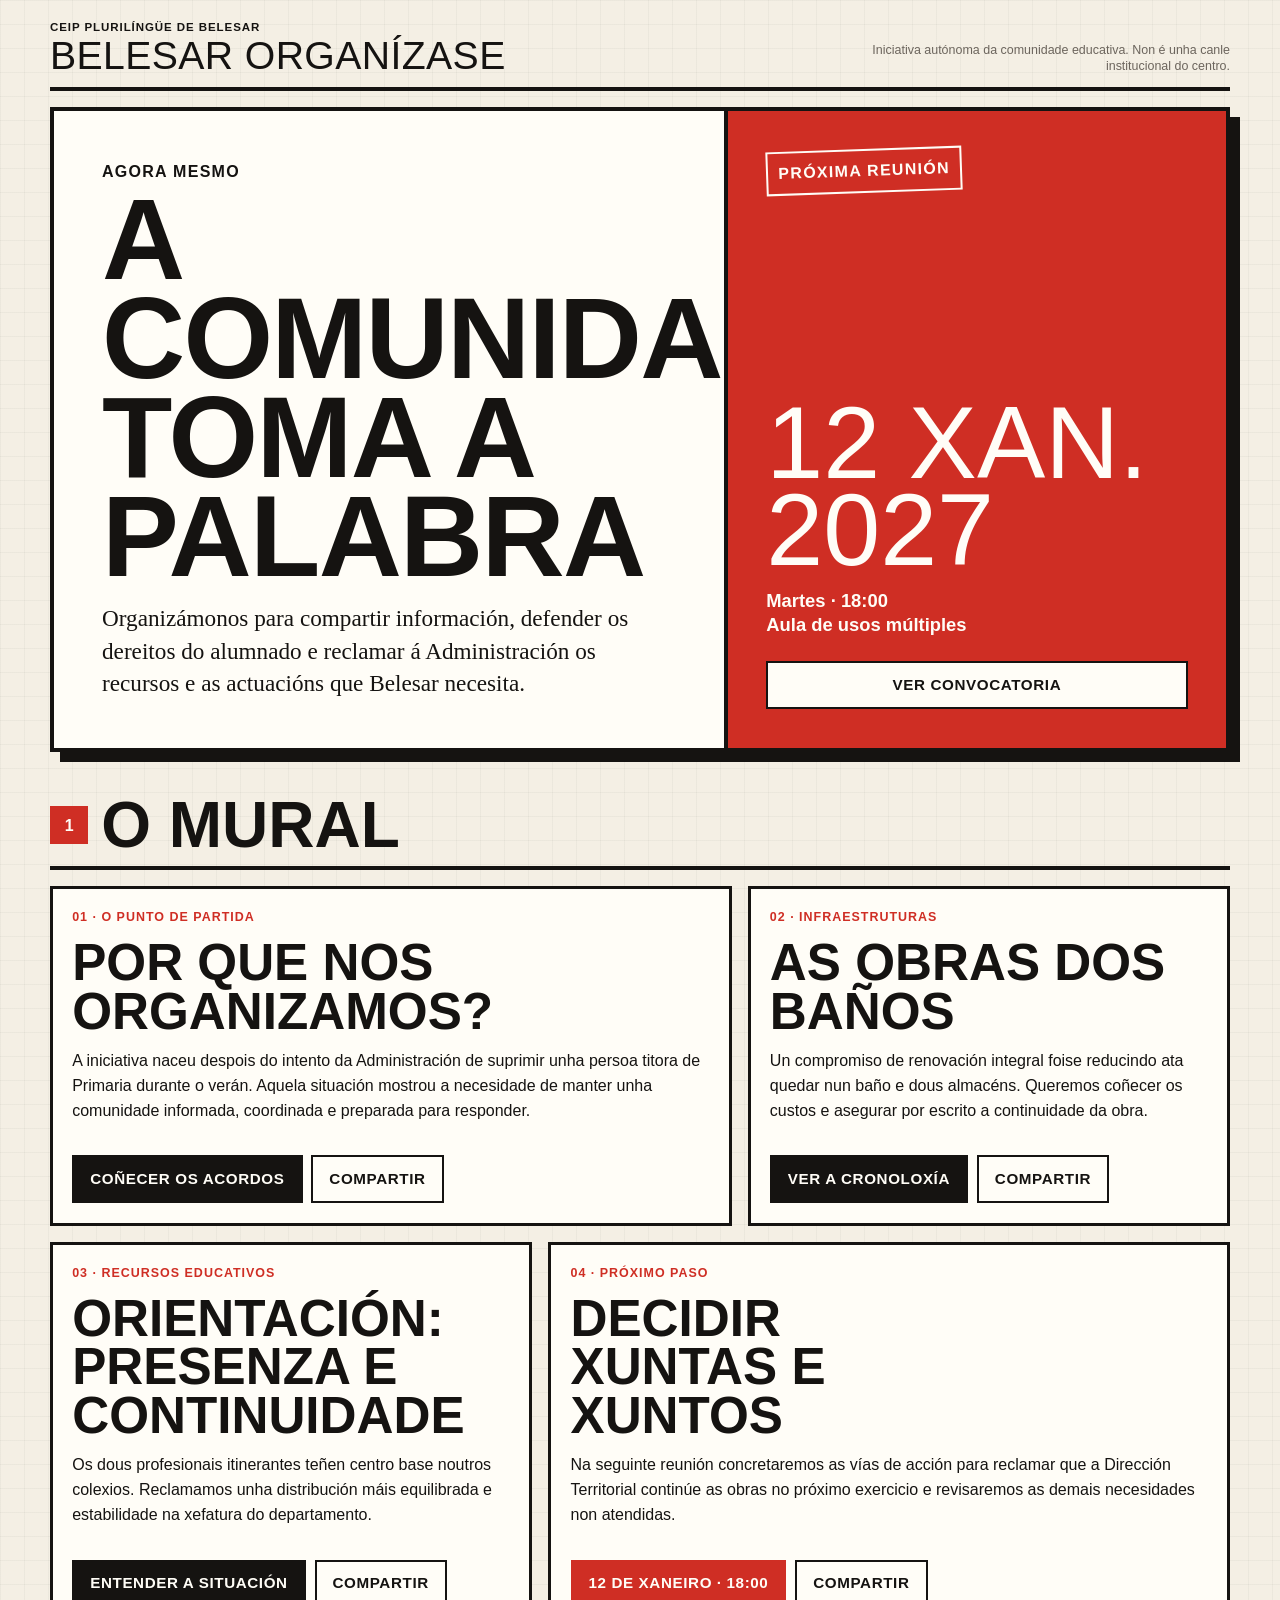
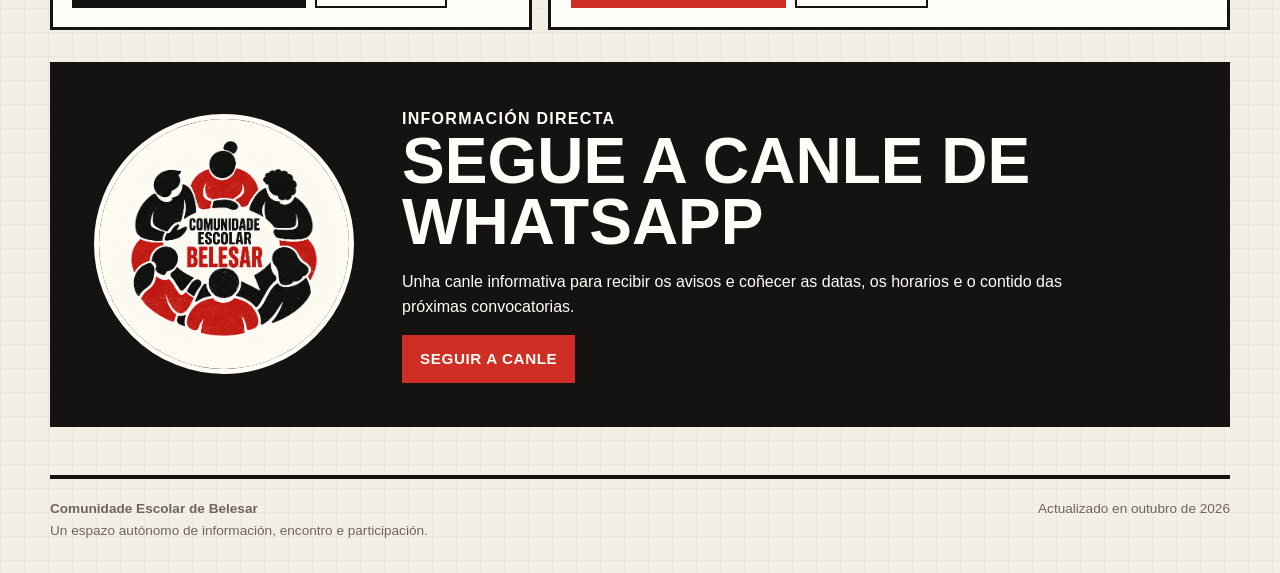
==== commit db44fb83: "Mover a fotografía á próxima reunión" ====
--- a/index.html
+++ b/index.html
@@ -104,14 +104,6 @@
         </div>
       </section>
 
-      <section class="photo-placeholder" aria-labelledby="titulo-foto">
-        <img src="assets/foto-comunidade-proximamente.png" alt="Cartel Proximamente que reserva o espazo para a futura fotografía da comunidade" width="1536" height="1024">
-        <div class="photo-copy">
-          <span class="eyebrow">O seguinte retrato</span>
-          <h2 id="titulo-foto">Aquí estará a nosa comunidade</h2>
-          <p>Na próxima reunión, o 12 de xaneiro de 2027, faremos unha fotografía colectiva das persoas asistentes para publicala neste espazo.</p>
-        </div>
-      </section>
     </main>
 
     <footer class="site-footer">
--- a/assets/style.css
+++ b/assets/style.css
@@ -166,7 +166,7 @@
 
 .hero {
   display: grid;
-  grid-template-columns: minmax(0, 1.45fr) minmax(270px, 0.7fr);
+  grid-template-columns: minmax(0, 1.15fr) minmax(340px, 0.85fr);
   gap: 0;
   margin: 1rem 0 2rem;
   border: 4px solid var(--ink);
@@ -201,10 +201,11 @@
 
 .event-ticket {
   display: flex;
+  min-height: 31rem;
   flex-direction: column;
   justify-content: space-between;
-  gap: 2rem;
-  padding: 1.4rem;
+  gap: 2.5rem;
+  padding: clamp(1.6rem, 3vw, 2.5rem);
   color: var(--paper-light);
   background: var(--red);
 }
@@ -212,22 +213,23 @@
 .event-ticket .stamp {
   display: inline-block;
   align-self: flex-start;
-  padding: 0.3rem 0.45rem;
+  padding: 0.45rem 0.65rem;
   border: 2px solid currentColor;
   transform: rotate(-2deg);
-  font-size: 0.78rem;
+  font-size: 1rem;
 }
 
 .event-date {
   margin: 0;
   font-family: Impact, Haettenschweiler, "Arial Narrow Bold", sans-serif;
-  font-size: clamp(3rem, 7vw, 5.8rem);
+  font-size: clamp(4.2rem, 8vw, 7rem);
   line-height: 0.85;
   text-transform: uppercase;
 }
 
 .event-place {
-  margin: 0.8rem 0 1.25rem;
+  margin: 1rem 0 1.5rem;
+  font-size: 1.15rem;
   font-weight: 800;
   line-height: 1.3;
 }
@@ -637,6 +639,7 @@
   }
 
   .event-ticket {
+    min-height: 25rem;
     gap: 1rem;
   }
 
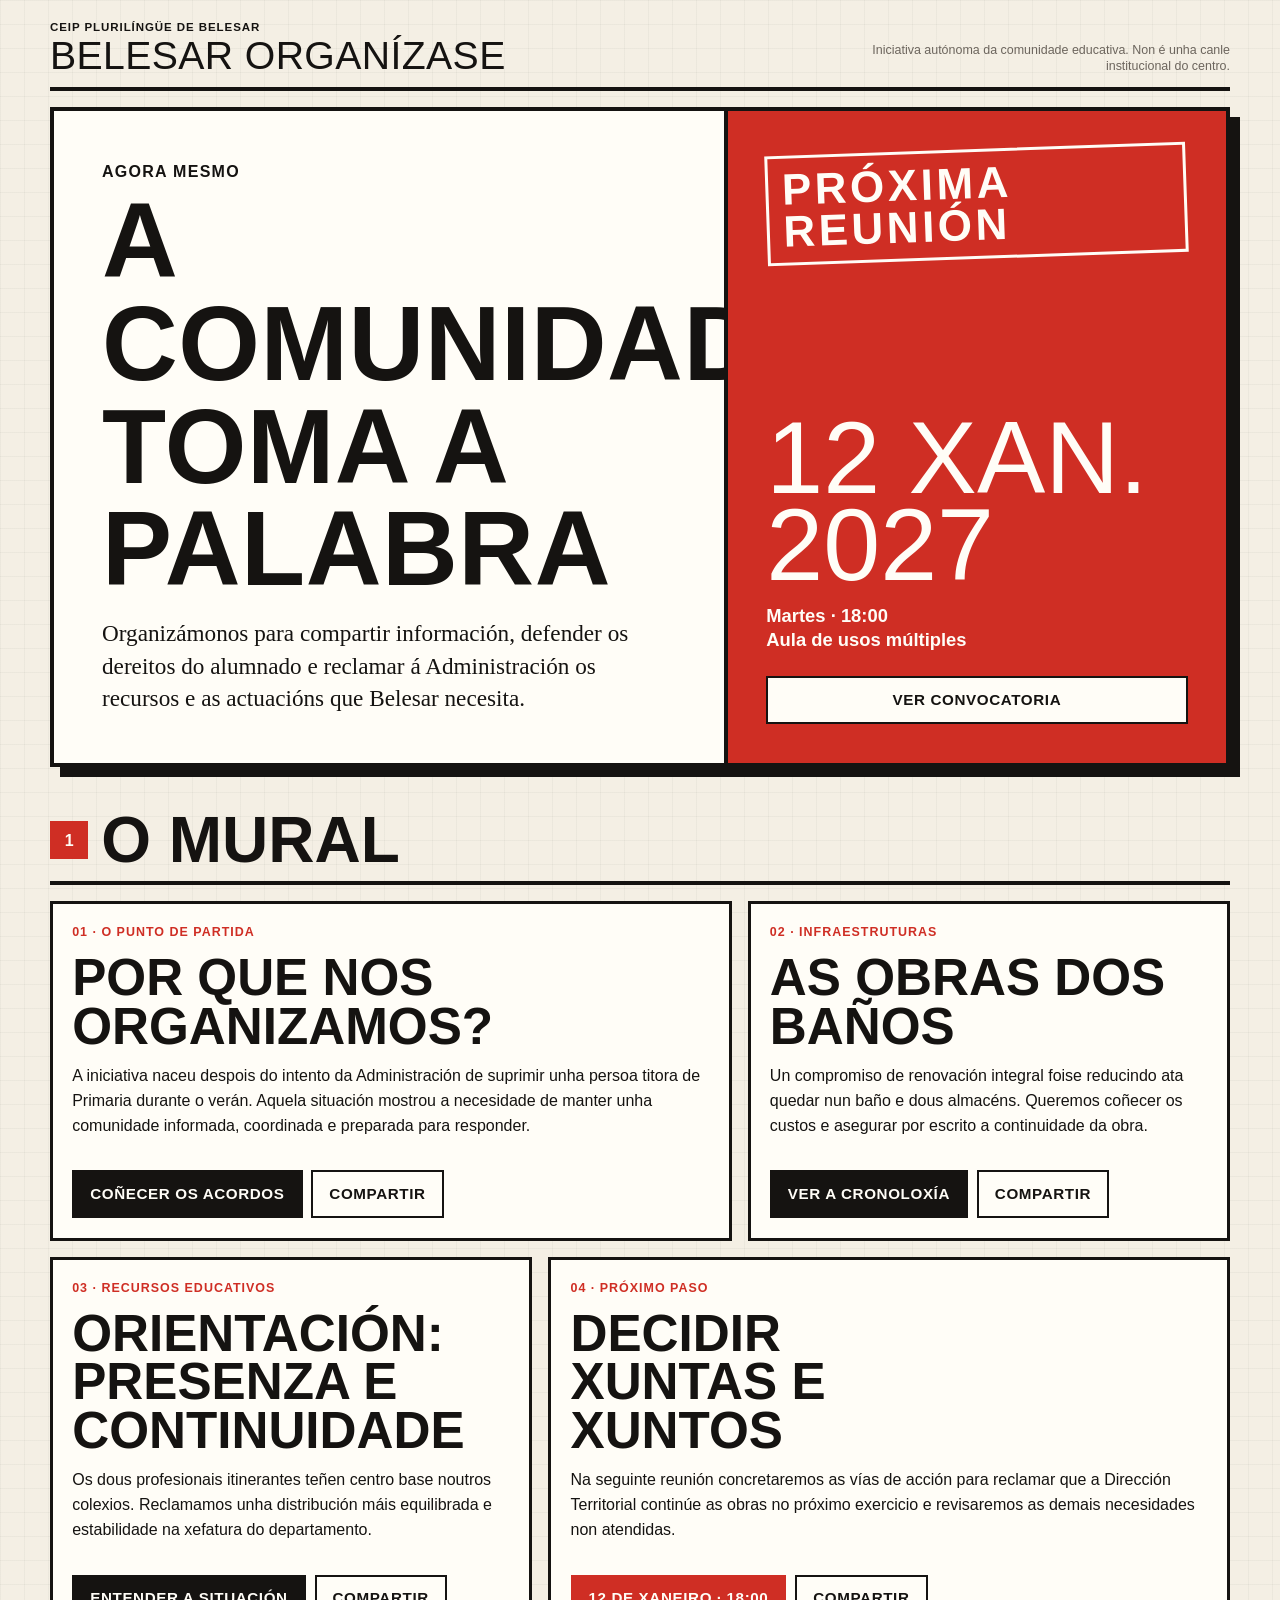
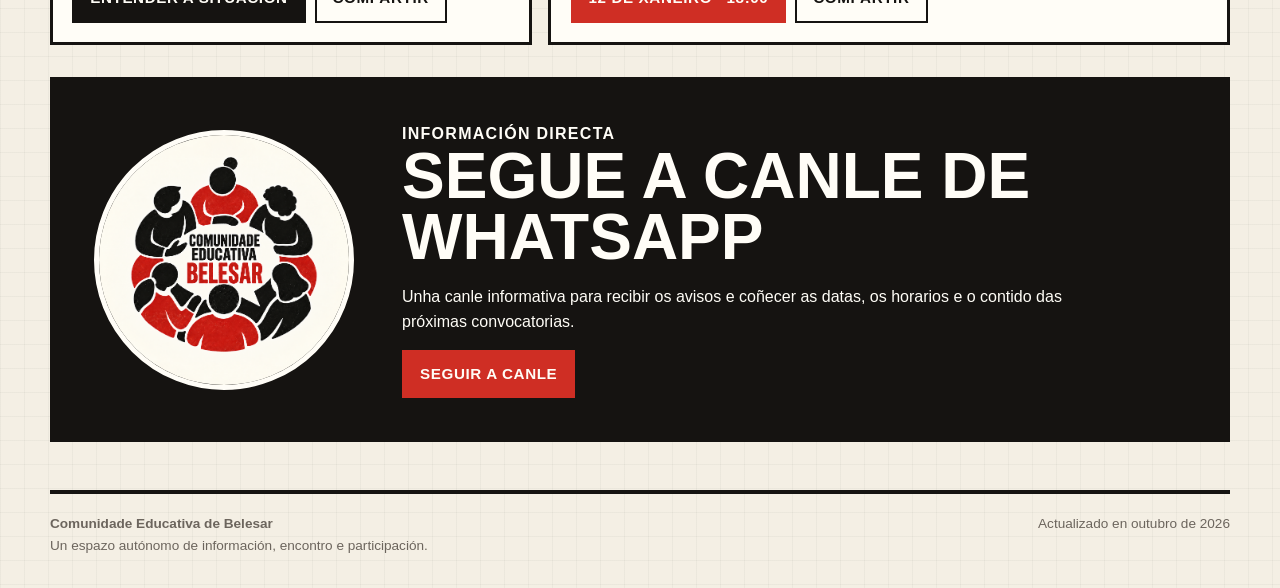
==== commit 32d0874c: "Corrixir textos e deseño responsivo" ====
--- a/index.html
+++ b/index.html
@@ -4,12 +4,12 @@
     <meta charset="utf-8">
     <meta name="viewport" content="width=device-width, initial-scale=1">
     <meta name="theme-color" content="#151311">
-    <meta name="description" content="Información e participación da comunidade escolar do CEIP Plurilíngüe de Belesar.">
+    <meta name="description" content="Información e participación da comunidade educativa do CEIP Plurilíngüe de Belesar.">
     <meta property="og:title" content="Belesar organízase">
-    <meta property="og:description" content="Información, reivindicacións e próximas reunións da comunidade escolar do CEIP Plurilíngüe de Belesar.">
+    <meta property="og:description" content="Información, reivindicacións e próximas reunións da comunidade educativa do CEIP Plurilíngüe de Belesar.">
     <meta property="og:type" content="website">
     <title>Belesar organízase | CEIP Plurilíngüe de Belesar</title>
-    <link rel="icon" type="image/png" href="assets/icono-comunidade-belesar-v2.png">
+    <link rel="icon" type="image/png" href="assets/icono-comunidade-belesar-v3.png">
     <link rel="stylesheet" href="assets/style.css">
     <script src="assets/site.js" defer></script>
   </head>
@@ -86,7 +86,7 @@
           <p>Na seguinte reunión concretaremos as vías de acción para reclamar que a Dirección Territorial continúe as obras no próximo exercicio e revisaremos as demais necesidades non atendidas.</p>
           <div class="module-actions">
             <a class="button button-red" href="proxima-asemblea/">12 de xaneiro · 18:00</a>
-            <button class="button button-quiet" type="button" data-share data-share-title="Próxima reunión da comunidade escolar do CEIP Plurilíngüe de Belesar" data-share-text="12 de xaneiro de 2027 ás 18:00 na aula de usos múltiples.">Compartir</button>
+            <button class="button button-quiet" type="button" data-share data-share-title="Próxima reunión da comunidade educativa do CEIP Plurilíngüe de Belesar" data-share-text="12 de xaneiro de 2027 ás 18:00 na aula de usos múltiples.">Compartir</button>
             <p class="share-feedback" aria-live="polite"></p>
           </div>
         </article>
@@ -94,7 +94,7 @@
 
       <section class="whatsapp-panel" aria-labelledby="titulo-whatsapp">
         <div class="group-icon">
-          <img src="assets/icono-comunidade-belesar-v2.png" alt="Persoas reunidas en círculo arredor do texto Comunidade Escolar Belesar" width="1024" height="1024">
+          <img src="assets/icono-comunidade-belesar-v3.png" alt="Persoas reunidas en círculo arredor do texto Comunidade Educativa Belesar" width="1024" height="1024">
         </div>
         <div>
           <span class="eyebrow">Información directa</span>
@@ -107,7 +107,7 @@
     </main>
 
     <footer class="site-footer">
-      <p><strong>Comunidade Escolar de Belesar</strong><br>Un espazo autónomo de información, encontro e participación.</p>
+      <p><strong>Comunidade Educativa de Belesar</strong><br>Un espazo autónomo de información, encontro e participación.</p>
       <p>Actualizado en outubro de 2026</p>
     </footer>
   </body>
--- a/assets/style.css
+++ b/assets/style.css
@@ -47,6 +47,8 @@
   font: 800 0.95rem/1.1 Arial, Helvetica, sans-serif;
   text-transform: uppercase;
   letter-spacing: 0.04em;
+  overflow-wrap: anywhere;
+  text-align: center;
   cursor: pointer;
 }
 
@@ -166,6 +168,7 @@
 
 .hero {
   display: grid;
+  overflow: hidden;
   grid-template-columns: minmax(0, 1.15fr) minmax(340px, 0.85fr);
   gap: 0;
   margin: 1rem 0 2rem;
@@ -175,6 +178,7 @@
 }
 
 .hero-copy {
+  min-width: 0;
   padding: clamp(1.25rem, 4vw, 3rem);
   border-right: 4px solid var(--ink);
 }
@@ -191,6 +195,13 @@
   text-transform: uppercase;
 }
 
+.hero h1 {
+  max-width: 100%;
+  font-size: clamp(3.1rem, 8.2vw, 7.2rem);
+  line-height: 0.98;
+  letter-spacing: 0.005em;
+}
+
 .hero-deck {
   max-width: 42rem;
   margin: 0;
@@ -201,6 +212,8 @@
 
 .event-ticket {
   display: flex;
+  width: 100%;
+  min-width: 0;
   min-height: 31rem;
   flex-direction: column;
   justify-content: space-between;
@@ -213,10 +226,13 @@
 .event-ticket .stamp {
   display: inline-block;
   align-self: flex-start;
-  padding: 0.45rem 0.65rem;
-  border: 2px solid currentColor;
+  padding: 0.65rem 0.85rem;
+  border: 3px solid currentColor;
   transform: rotate(-2deg);
-  font-size: 1rem;
+  font-family: Impact, Haettenschweiler, "Arial Narrow Bold", sans-serif;
+  font-size: clamp(1.75rem, 3.5vw, 2.75rem);
+  line-height: 0.95;
+  max-width: 100%;
 }
 
 .event-date {
@@ -384,16 +400,19 @@
 
 .photo-copy {
   display: flex;
+  min-width: 0;
   flex-direction: column;
   justify-content: center;
   padding: clamp(1.25rem, 4vw, 2.5rem);
 }
 
 .photo-copy h2 {
+  max-width: 100%;
   margin: 0.55rem 0 1rem;
   font-family: Impact, Haettenschweiler, "Arial Narrow Bold", sans-serif;
-  font-size: clamp(2.1rem, 5vw, 4.5rem);
-  line-height: 0.95;
+  font-size: clamp(1.9rem, 3.1vw, 3.2rem);
+  line-height: 1;
+  overflow-wrap: anywhere;
   text-transform: uppercase;
 }
 
@@ -590,7 +609,7 @@
   font-size: 0.85rem;
 }
 
-@media (max-width: 820px) {
+@media (max-width: 900px) {
   .hero,
   .article-hero,
   .article-body {
@@ -616,42 +635,7 @@
   }
 }
 
-@media (max-width: 600px) {
-  body {
-    background-size: 18px 18px;
-  }
-
-  .site-header {
-    align-items: flex-start;
-    flex-direction: column;
-  }
-
-  .header-note {
-    text-align: left;
-  }
-
-  .hero {
-    box-shadow: 6px 6px 0 var(--ink);
-  }
-
-  .hero h1 {
-    font-size: clamp(3rem, 18vw, 5rem);
-  }
-
-  .event-ticket {
-    min-height: 25rem;
-    gap: 1rem;
-  }
-
-  .module {
-    min-height: 0;
-  }
-
-  .whatsapp-panel {
-    grid-template-columns: 1fr;
-    text-align: center;
-  }
-
+@media (max-width: 960px) {
   .photo-placeholder {
     grid-template-columns: 1fr;
   }
@@ -661,6 +645,50 @@
     border-right: 0;
     border-bottom: 4px solid var(--ink);
   }
+}
+
+@media (max-width: 600px) {
+  body {
+    background-size: 18px 18px;
+  }
+
+  .site-header {
+    align-items: flex-start;
+    flex-direction: column;
+  }
+
+  .header-note {
+    text-align: left;
+  }
+
+  .hero {
+    box-shadow: 6px 6px 0 var(--ink);
+  }
+
+  .hero h1 {
+    font-size: clamp(2.1rem, 10.8vw, 3.5rem);
+    letter-spacing: 0.01em;
+  }
+
+  .event-ticket {
+    min-height: 25rem;
+    gap: 1rem;
+    padding-inline: 1.25rem;
+  }
+
+  .event-ticket .stamp {
+    transform: rotate(-1deg);
+    font-size: clamp(1.6rem, 8vw, 2.3rem);
+  }
+
+  .module {
+    min-height: 0;
+  }
+
+  .whatsapp-panel {
+    grid-template-columns: 1fr;
+    text-align: center;
+  }
 
   .group-icon {
     width: min(68vw, 240px);
@@ -672,10 +700,22 @@
   }
 
   .article-hero {
+    padding: 1rem;
     box-shadow: 5px 5px 0 var(--red);
   }
 
-  .article-tools,
+  .article-hero h1 {
+    max-width: 100%;
+    font-size: clamp(2rem, 10vw, 3rem);
+    line-height: 0.98;
+    overflow-wrap: anywhere;
+  }
+
+  .article-tools {
+    width: auto;
+    min-width: 0;
+  }
+
   .article-tools .button {
     width: 100%;
   }
